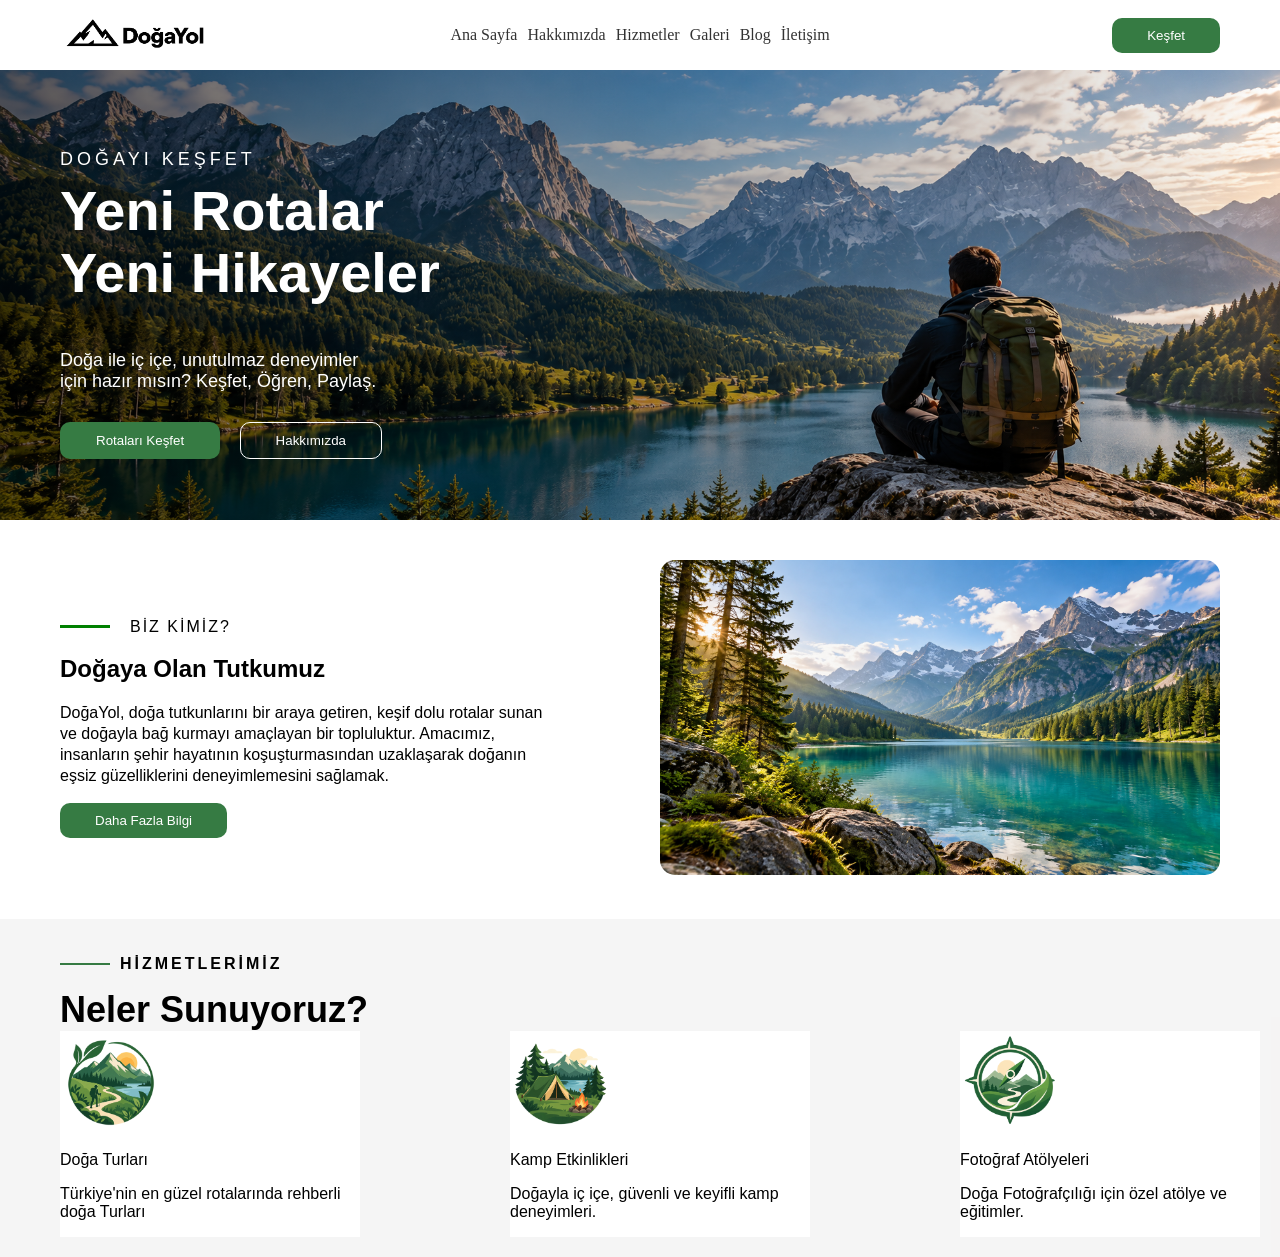
==== İndex.html @ 03267e29 "building services section" ====
<!DOCTYPE html>
<html lang="tr">

<head>
    <meta charset="UTF-8">
    <meta name="viewport" content="width=device-width, initial-scale=1.0">
    <title>Doğa Yol</title>
    <link rel="stylesheet" href="./css/nav_bar_style.css">
    <link rel="stylesheet" href="./css/hero_section_style.css">
    <link rel="stylesheet" href="./css/about_section_style.css">
    <link rel="stylesheet" href="./css/services_section_style.css">
    <link rel="stylesheet" href="./css/media.css">
</head>

<body style="margin: 0px;">
    <nav class="navbar">
        <span class="logo">
            <img src="./pictures/DogaYol_Logo.png" alt="Doğa Yol">
        </span>

        <div class="menu">
            <a href="#">Ana Sayfa</a>
            <a href="#">Hakkımızda</a>
            <a href="#">Hizmetler</a>
            <a href="#">Galeri</a>
            <a href="#">Blog</a>
            <a href="#">İletişim</a>
        </div>

        <div class="nav_right">
            <button class="kesfet-btn">Keşfet</button>
            <button class="hamburger" aria-label="Menüyü Aç">
                <span></span>
                <span></span>
                <span></span>
            </button>
        </div>
    </nav>

    <section class="hero">
        <div class="phrase">

            <p class="phrase-top">DOĞAYI KEŞFET</p>
            <h1>Yeni Rotalar <br>Yeni Hikayeler</h1>

            <p class="phrase-mid">Doğa ile iç içe, unutulmaz deneyimler için hazır mısın? Keşfet, Öğren, Paylaş.</p>

            <div class="hero-buttons">
                <button class="primary-btn">Rotaları Keşfet</button>
                <button class="secondary-btn">Hakkımızda</button>
            </div>

        </div>
    </section>

    <section class="about">

        <div class="about-body">
            <p class="about-top">
                <span></span>
                BİZ KİMİZ?
            </p>

            <h2>Doğaya Olan Tutkumuz</h2>

            <p class="about-phrase">
                DoğaYol, doğa tutkunlarını bir araya getiren,
                keşif dolu rotalar sunan ve doğayla bağ kurmayı amaçlayan bir topluluktur.
                Amacımız, insanların şehir hayatının koşuşturmasından uzaklaşarak doğanın eşsiz
                güzelliklerini deneyimlemesini sağlamak.
            </p>

            <button class="about-button">Daha Fazla Bilgi</button>
        </div>

        <div class="about-image">
            <img src="./pictures/Turkuaz Göl ve Dağların Huzuru.png" alt="Huzuru Keşfet">
        </div>

    </section>

    <section class="services">

        <div class="services-başlıklar">
            <div class="services-bslk1">
                <span></span>
                <p> <b>HİZMETLERİMİZ</b> </p>
            </div>

            <h3 class="services-bslk2"> Neler Sunuyoruz? </h3>
        </div>

        <div class="services-cards">

            <div class="card1 card">
                <img src="./pictures/Doğa Turları.png" width="100px">
                <p>Doğa Turları</p>
                <p>Türkiye'nin en güzel rotalarında rehberli doğa Turları</p>
            </div>

            <div class="card2 card">
                <img src="./pictures/Kamp Turları.png" width="100px">
                <p>Kamp Etkinlikleri</p>
                <p>Doğayla iç içe, güvenli ve keyifli kamp deneyimleri.</p>
            </div>
            
            <div class="card3 card">
                <img src="./pictures/Fotoğraf Atölyeleri.png" width="100px">
                <p>Fotoğraf Atölyeleri</p>
                <p>Doğa Fotoğrafçılığı için özel atölye ve eğitimler.</p>
            </div>

        </div>


    </section>








</body>

</html>
---- css/nav_bar_style.css ----
.navbar {
    padding: 0 60px;
    height: 70px;
    display: flex;
    justify-content: space-between;
    align-items: center;
    position: relative;
}

.nav_right {
    display: flex;
    flex: 1;
    justify-content: flex-end;
}

.kesfet-btn {
    background-color: #367B43;
    padding: 10px 35px;
    border-radius: 10px;
    border: none;
    color: white;
    cursor: pointer;
}

/* buton üstüne gelince yazının yeşile dönmesini sağladık */
.kesfet-btn:hover {
    color: #367B43;
    background-color: wheat;
}

.hamburger:focus-visible {
    outline-color: #367B43;
    outline-style: solid;
    outline-width: 2px;
}

.logo {
    flex: 1;
}

.logo img {
    width: 150px;
    height: auto;
}

.menu {
    display: flex;
    gap: 10px;
    justify-content: center;
    flex: 1;
    min-width: 0;
}

.menu a {
    color: #333;
    text-decoration: none;
    font-weight: 500;
}

.hamburger {
    display: none;
    flex-direction: column;
    gap: 5px;
    border: none;
    background-color: transparent;
    padding: 12px;
    cursor: pointer;
}

.hamburger span {
    display: block;
    width: 30px;
    height: 3px;
    background-color: #367B43;
}




/*
section {

    margin-left: 40px;
    background-image: url("../pictures/Dağ Gölüne Bakan Gezgin.png");
    color: aliceblue;
    font-family: 'Montserrat', sans-serif;

    h3 {
        letter-spacing: 3px;
    }

}

#kesfet {



    border-radius: 100px;
    border-style: none;


}

.btn {


    padding: 10px 36px;
    background-color: green;
    border-radius: 10px;
    border-style: none;

}

.btn-primary {

    background-color: rgb(47, 150, 47);
    color: white;
    font-family: "Arial";



}
    */
---- css/hero_section_style.css ----
.hero {
    height: 450px;
    background-image: linear-gradient(to right, rgba(0,0,0,0.6), transparent) , url(../pictures/Dağ\ Gölüne\ Bakan\ Gezgin.png);
    background-size: cover;
    background-position: center;
    padding: 0px 60px;
    display: flex;
    align-items: center;
}

.hero .phrase {
    color: white;
    font-family: Arial, Helvetica, sans-serif;

}

.phrase-top {
    letter-spacing: 4px;
    font-size: 18px;
    margin-bottom: 10px;
}

.phrase h1 {
    font-size: 56px;
    line-height: 1.1;
    /* Satır aralarındaki boşluğu ayarliyoruz */
    margin-top: 0px;
}

.phrase-mid {
    font-size: 18px;
    max-width: 320px;
    margin-bottom: 30px;
}

.primary-btn {
    background-color: #367B43;
    color: white;
    padding: 10px 35px;
    border-radius: 10px;
    border: 1px solid transparent;
    cursor: pointer;
    margin-right: 7.5px;
}

.primary-btn:hover {
    color: #367B43;
    background-color: wheat;
}

.secondary-btn {
    background-color: transparent;
    color: white;
    padding: 10px 35px;
    border-radius: 10px;
    cursor: pointer;
    border: 1px solid white;
    margin-left: 7.5px;
    

    
}

.secondary-btn:hover {
    color: #367B43;
    background-color: wheat;
}
---- css/about_section_style.css ----
.about {
    display: flex;
    padding: 40px 60px;
    font-family: Arial, sans-serif;
    align-items: center;
    gap: 40px;

}

.about-body {
    flex: 1;
}

.about-image {
    flex: 1;
}

.about-image img {
    width: 100%;
    height: auto;
    border-radius: 15px;

}


.about-top {
    display: flex;
    align-items: center;
    gap: 20px;
    letter-spacing: 2px;
} 

.about-top span {
    display: block;
    height: 3px;
    width: 50px;
    background-color: green;
}

.about-button {
    background-color: #367B43;
    padding: 10px 35px;
    border-radius: 10px;
    border: none;
    color: white;
    cursor: pointer;
}

.about-button:hover {
    color: #367B43;
    background-color: wheat;
}

.about-phrase {
    line-height: 1.3;
    max-width: 500px;
}
---- css/services_section_style.css ----
.services {
    display: flex;
    flex-direction: column;


    padding: 20px 60px;
    background-color: rgba(184, 182, 182, 0.144);
    font-family: Arial, Helvetica, sans-serif;
}

.services-cards {
    display: flex;
    width: 1200px;
    justify-content: space-between;
}

.card {
    background-color: white;
    max-width: 300px;
}

.services-bslk1 {
    display: flex;
    align-items: center;
    gap: 10px;
    letter-spacing: 3px;
}

.services-bslk1 span {
    display: block;
    height: 2px;
    width: 50px;
    background-color: #367B43;
}

.services-bslk2 {
    font-size: 36px;
    margin: 0px;
}
---- css/media.css ----
@media (max-width:900px) {

    .menu {
        display: none;
        position: absolute;
        top: 100%;
        left: 0;
        width: 100%;
        flex-direction: column;
        background-color: white;
        gap: 20px;
        padding: 20px 20px;
        box-sizing: border-box;
        /* kutunun kenarları ile birlikte (PADDİNG) değerleriyle beraber hesaplanmasını sağlar ve ekran dışına taşmasını engeller. */
    }

    .hamburger {
        display: flex;
    }

    .kesfet-btn {
        display: none;
    }

    .navbar {
        padding: 0 20px;
    }

    .hero {
        padding: 60px 20px;
        height: auto;
    }

    .phrase h1 {
        font-size: 36px;

    }
    .phrase-mid{
        font-size: 16px;
    }
    .hero-buttons{
        display:flex;
        flex-direction: column;
        align-items: flex-start;
        gap: 15px;
    }
    .hero-buttons button{
        margin: 0;
    }

    .about{
        flex-direction: column;
        padding: 40px 20px;
    }
    .about-body h2{
        font-size: 32px;
    }
    .about-top{
        font-size: 13px;
    }
}
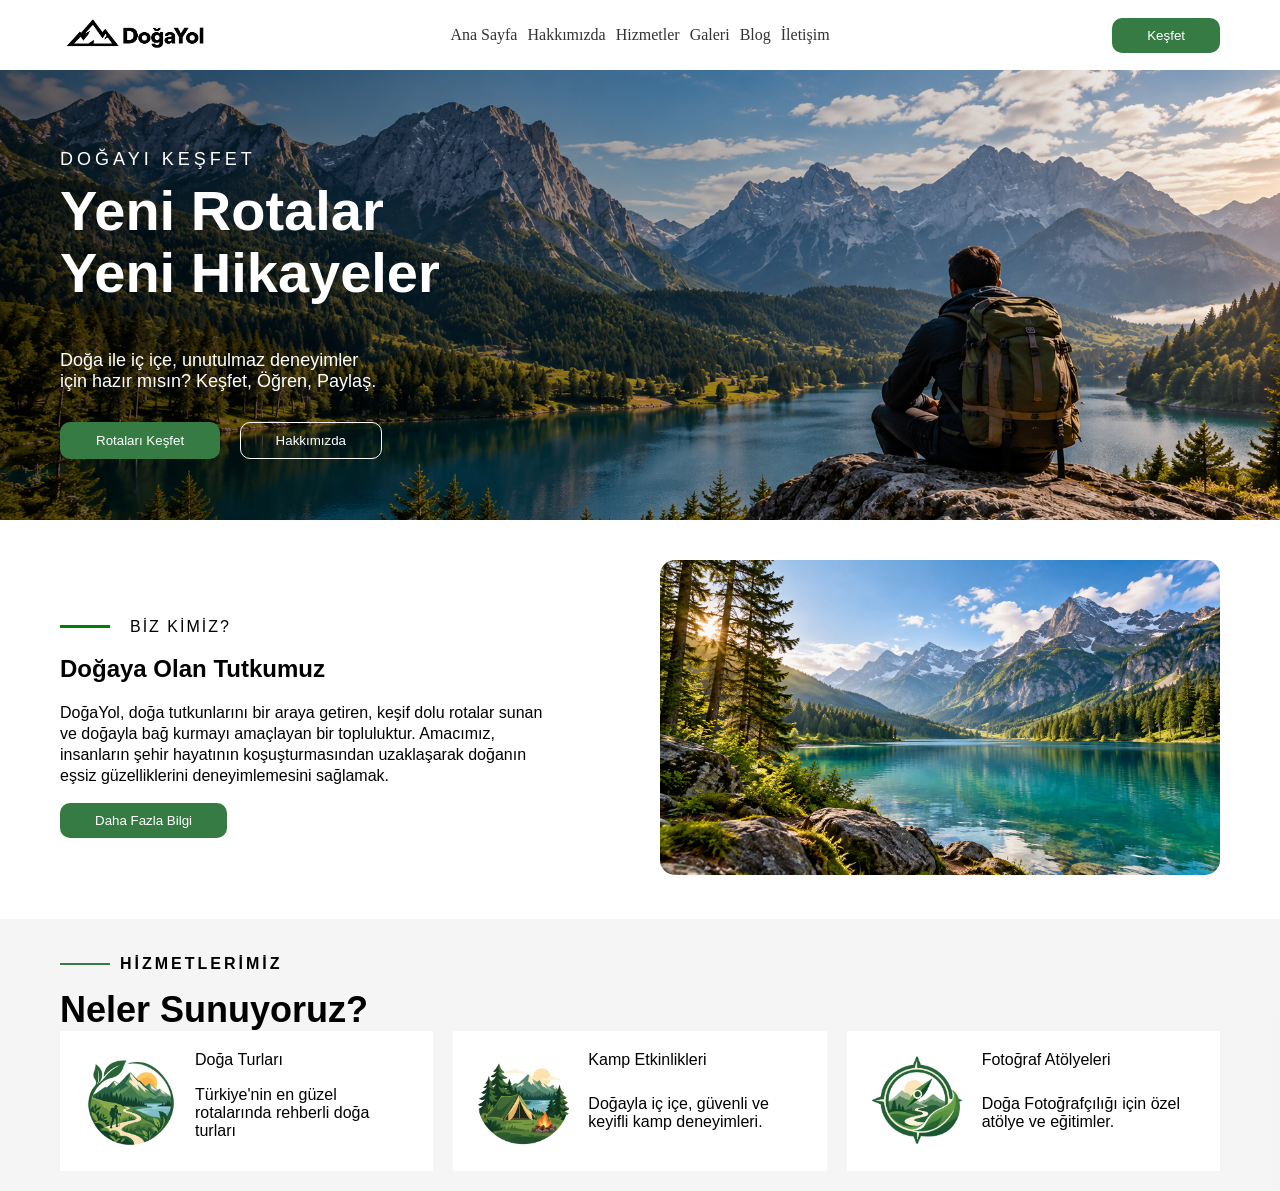
==== commit 8333e32d: "grid changes" ====
--- a/İndex.html
+++ b/İndex.html
@@ -93,19 +93,19 @@
         <div class="services-cards">
 
             <div class="card1 card">
-                <img src="./pictures/Doğa Turları.png" width="100px">
+                <img src="./pictures/Doğa Turları.png" alt="Doğa Turları" >
                 <p>Doğa Turları</p>
-                <p>Türkiye'nin en güzel rotalarında rehberli doğa Turları</p>
+                <p>Türkiye'nin en güzel rotalarında rehberli doğa turları</p>
             </div>
 
             <div class="card2 card">
-                <img src="./pictures/Kamp Turları.png" width="100px">
+                <img src="./pictures/Kamp Turları.png" alt="Kamp Turları">
                 <p>Kamp Etkinlikleri</p>
                 <p>Doğayla iç içe, güvenli ve keyifli kamp deneyimleri.</p>
             </div>
-            
+
             <div class="card3 card">
-                <img src="./pictures/Fotoğraf Atölyeleri.png" width="100px">
+                <img src="./pictures/Fotoğraf Atölyeleri.png" alt="Fotoğraf Atölyeleri">
                 <p>Fotoğraf Atölyeleri</p>
                 <p>Doğa Fotoğrafçılığı için özel atölye ve eğitimler.</p>
             </div>
--- a/css/services_section_style.css
+++ b/css/services_section_style.css
@@ -10,13 +10,19 @@
 
 .services-cards {
     display: flex;
-    width: 1200px;
-    justify-content: space-between;
+    width: 100%;
+    gap: 20px;
 }
 
 .card {
+    display: grid;
+    grid-template-columns: 100px 1fr;
     background-color: white;
-    max-width: 300px;
+    column-gap: 15px;
+    row-gap: 5px;
+    flex: 1;
+    padding: 20px;
+
 }
 
 .services-bslk1 {
@@ -37,6 +43,13 @@
     font-size: 36px;
     margin: 0px;
 }
+.card img{
+    width: 100px;
+    grid-row: span 2;
+}
+.card p{
+    margin: 0;
+}
 
 
 
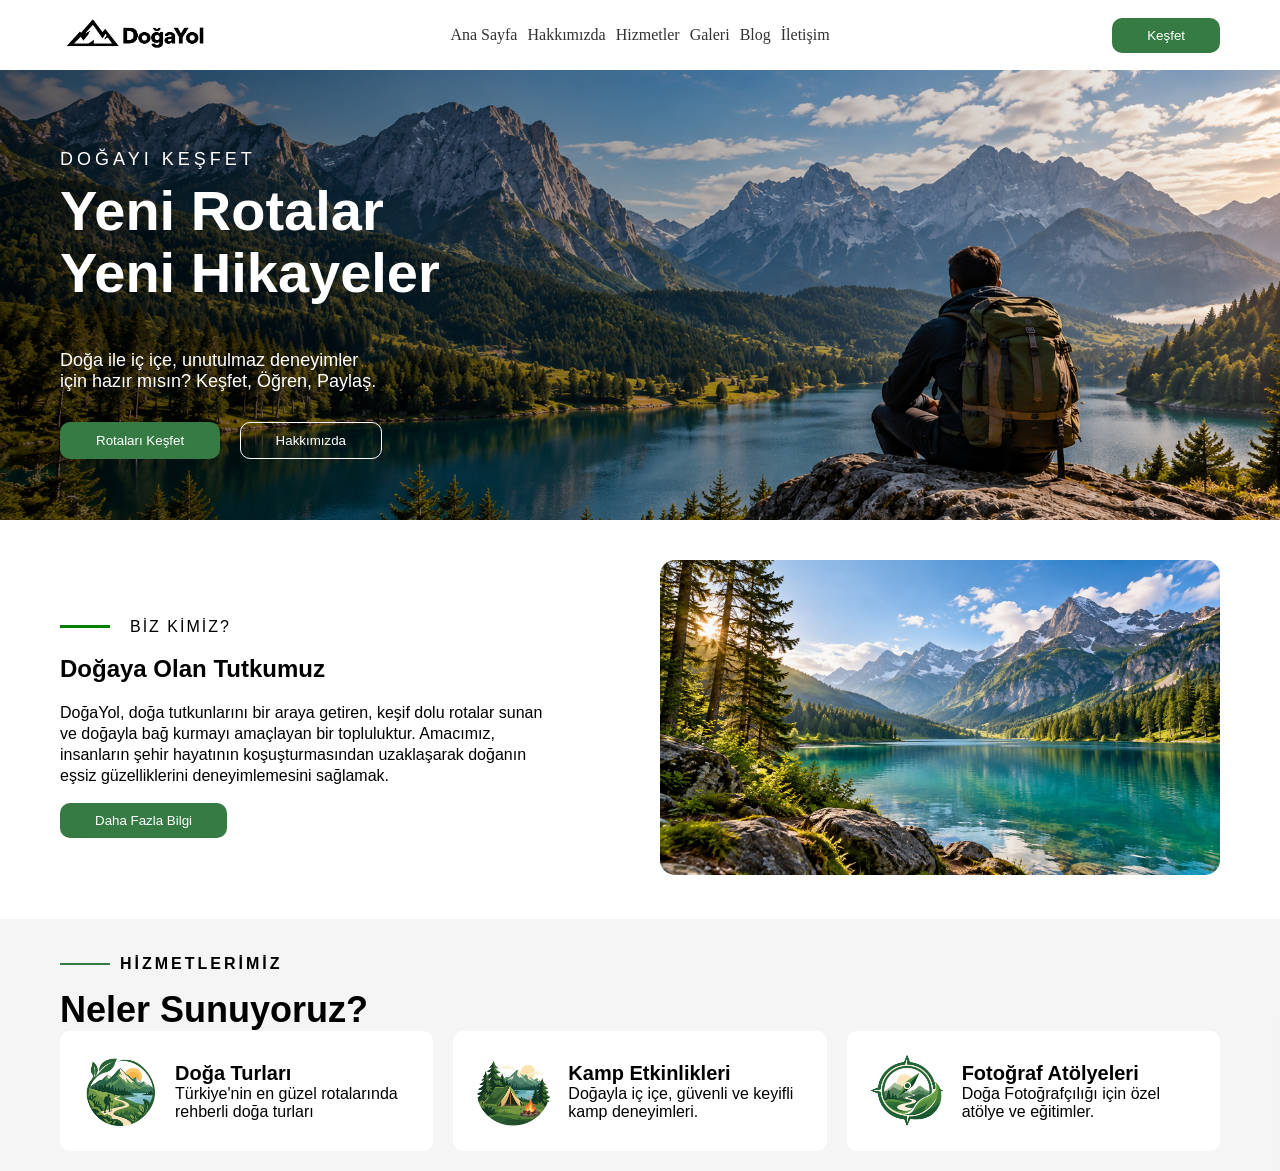
==== commit 771cee77: "test" ====
--- a/İndex.html
+++ b/İndex.html
@@ -93,21 +93,27 @@
         <div class="services-cards">
 
             <div class="card1 card">
-                <img src="./pictures/Doğa Turları.png" alt="Doğa Turları" >
-                <p>Doğa Turları</p>
+                <img src="./pictures/Doğa Turları.png" alt="Doğa Turları">
+                <div>
+                <p class="card-bslk">Doğa Turları</p>
                 <p>Türkiye'nin en güzel rotalarında rehberli doğa turları</p>
+                </div>             
             </div>
 
             <div class="card2 card">
                 <img src="./pictures/Kamp Turları.png" alt="Kamp Turları">
-                <p>Kamp Etkinlikleri</p>
-                <p>Doğayla iç içe, güvenli ve keyifli kamp deneyimleri.</p>
+                <div>
+                    <p class="card-bslk"> Kamp Etkinlikleri</p>
+                    <p>Doğayla iç içe, güvenli ve keyifli kamp deneyimleri.</p>
+                </div>
             </div>
 
             <div class="card3 card">
                 <img src="./pictures/Fotoğraf Atölyeleri.png" alt="Fotoğraf Atölyeleri">
-                <p>Fotoğraf Atölyeleri</p>
+                <div>
+                <p class="card-bslk">Fotoğraf Atölyeleri</p>
                 <p>Doğa Fotoğrafçılığı için özel atölye ve eğitimler.</p>
+                </div>
             </div>
 
         </div>
--- a/css/services_section_style.css
+++ b/css/services_section_style.css
@@ -10,19 +10,26 @@
 
 .services-cards {
     display: flex;
-    width: 100%;
     gap: 20px;
 }
 
 .card {
     display: grid;
-    grid-template-columns: 100px 1fr;
+    grid-template-columns: 80px 1fr;
     background-color: white;
     column-gap: 15px;
     row-gap: 5px;
     flex: 1;
     padding: 20px;
-
+    align-items: center;
+    border-radius: 10px;
+   
+}
+.card-bslk{
+    font-size: 20px;
+    font-weight: 750;
+    margin-bottom: 10px;
+   
 }
 
 .services-bslk1 {
@@ -44,8 +51,8 @@
     margin: 0px;
 }
 .card img{
-    width: 100px;
-    grid-row: span 2;
+    width: 80px;
+    height: auto;
 }
 .card p{
     margin: 0;
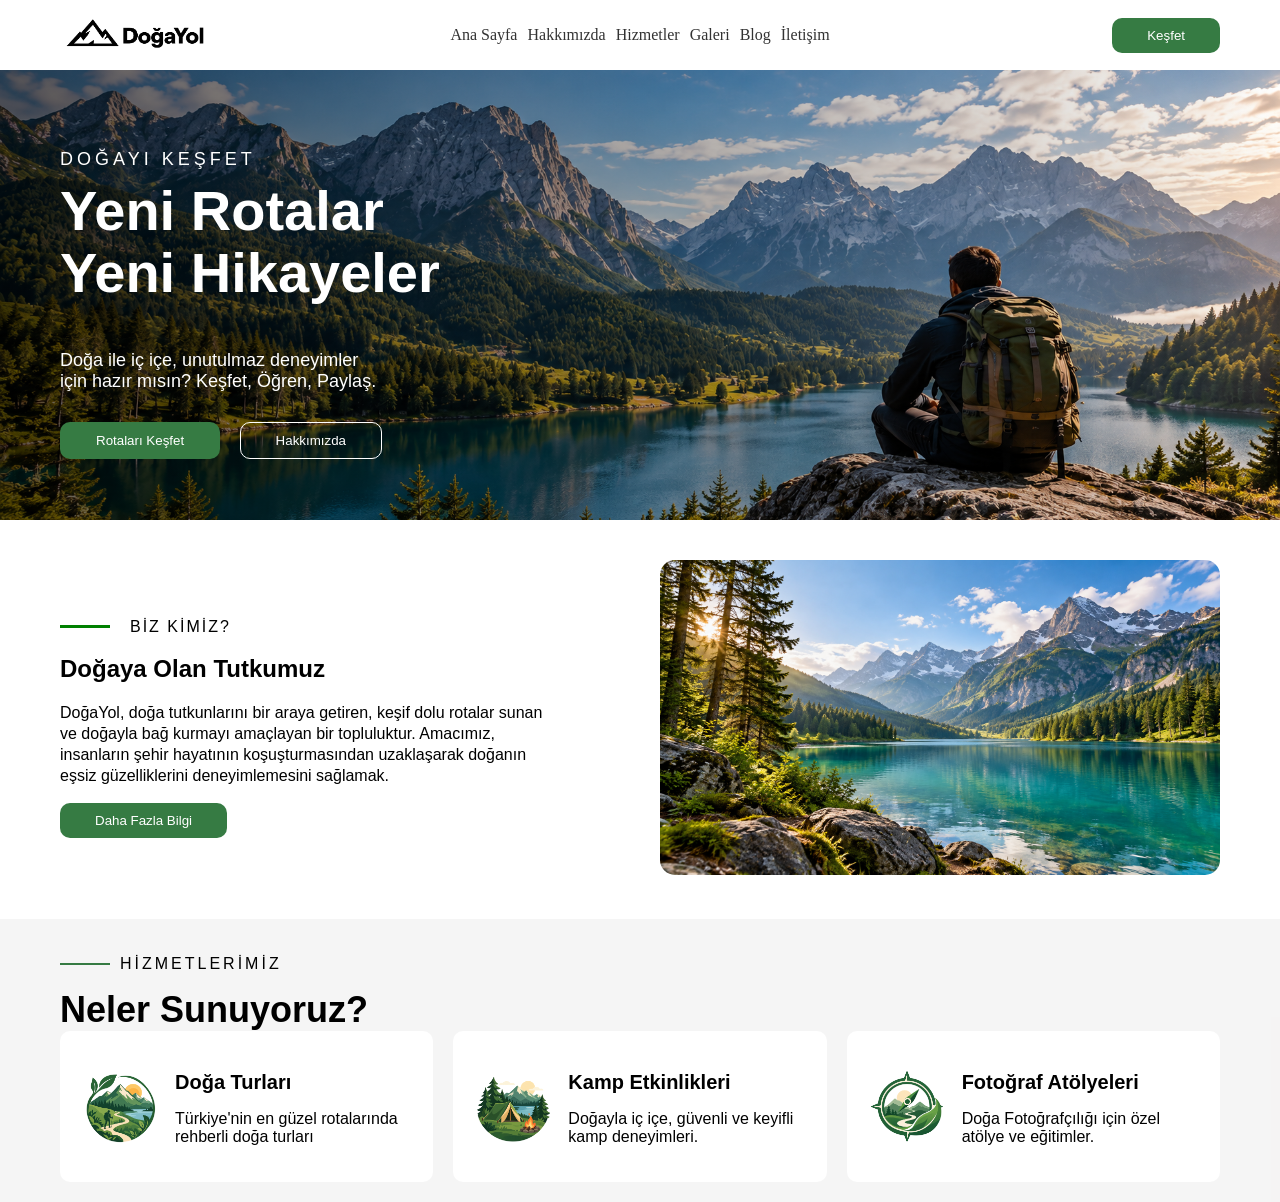
==== commit 068669f2: "responsive design" ====
--- a/İndex.html
+++ b/İndex.html
@@ -84,7 +84,7 @@
         <div class="services-başlıklar">
             <div class="services-bslk1">
                 <span></span>
-                <p> <b>HİZMETLERİMİZ</b> </p>
+                <p> HİZMETLERİMİZ </p>
             </div>
 
             <h3 class="services-bslk2"> Neler Sunuyoruz? </h3>
--- a/css/services_section_style.css
+++ b/css/services_section_style.css
@@ -54,9 +54,7 @@
     width: 80px;
     height: auto;
 }
-.card p{
-    margin: 0;
-}
+
 
 
 
--- a/css/media.css
+++ b/css/media.css
@@ -13,24 +13,19 @@
         box-sizing: border-box;
         /* kutunun kenarları ile birlikte (PADDİNG) değerleriyle beraber hesaplanmasını sağlar ve ekran dışına taşmasını engeller. */
     }
-
     .hamburger {
         display: flex;
     }
-
     .kesfet-btn {
         display: none;
     }
-
     .navbar {
         padding: 0 20px;
     }
-
     .hero {
         padding: 60px 20px;
         height: auto;
     }
-
     .phrase h1 {
         font-size: 36px;
 
@@ -47,7 +42,6 @@
     .hero-buttons button{
         margin: 0;
     }
-
     .about{
         flex-direction: column;
         padding: 40px 20px;
@@ -58,4 +52,17 @@
     .about-top{
         font-size: 13px;
     }
+}
+@media(max-width:800px){
+    .services-cards{
+        flex-direction: column;
+        padding-top: 20px;       
+    }
+    .services-bslk1 {
+        font-size: 15px;
+        
+    }
+    .services-bslk1{
+        font-size: 13px;
+    }
 }
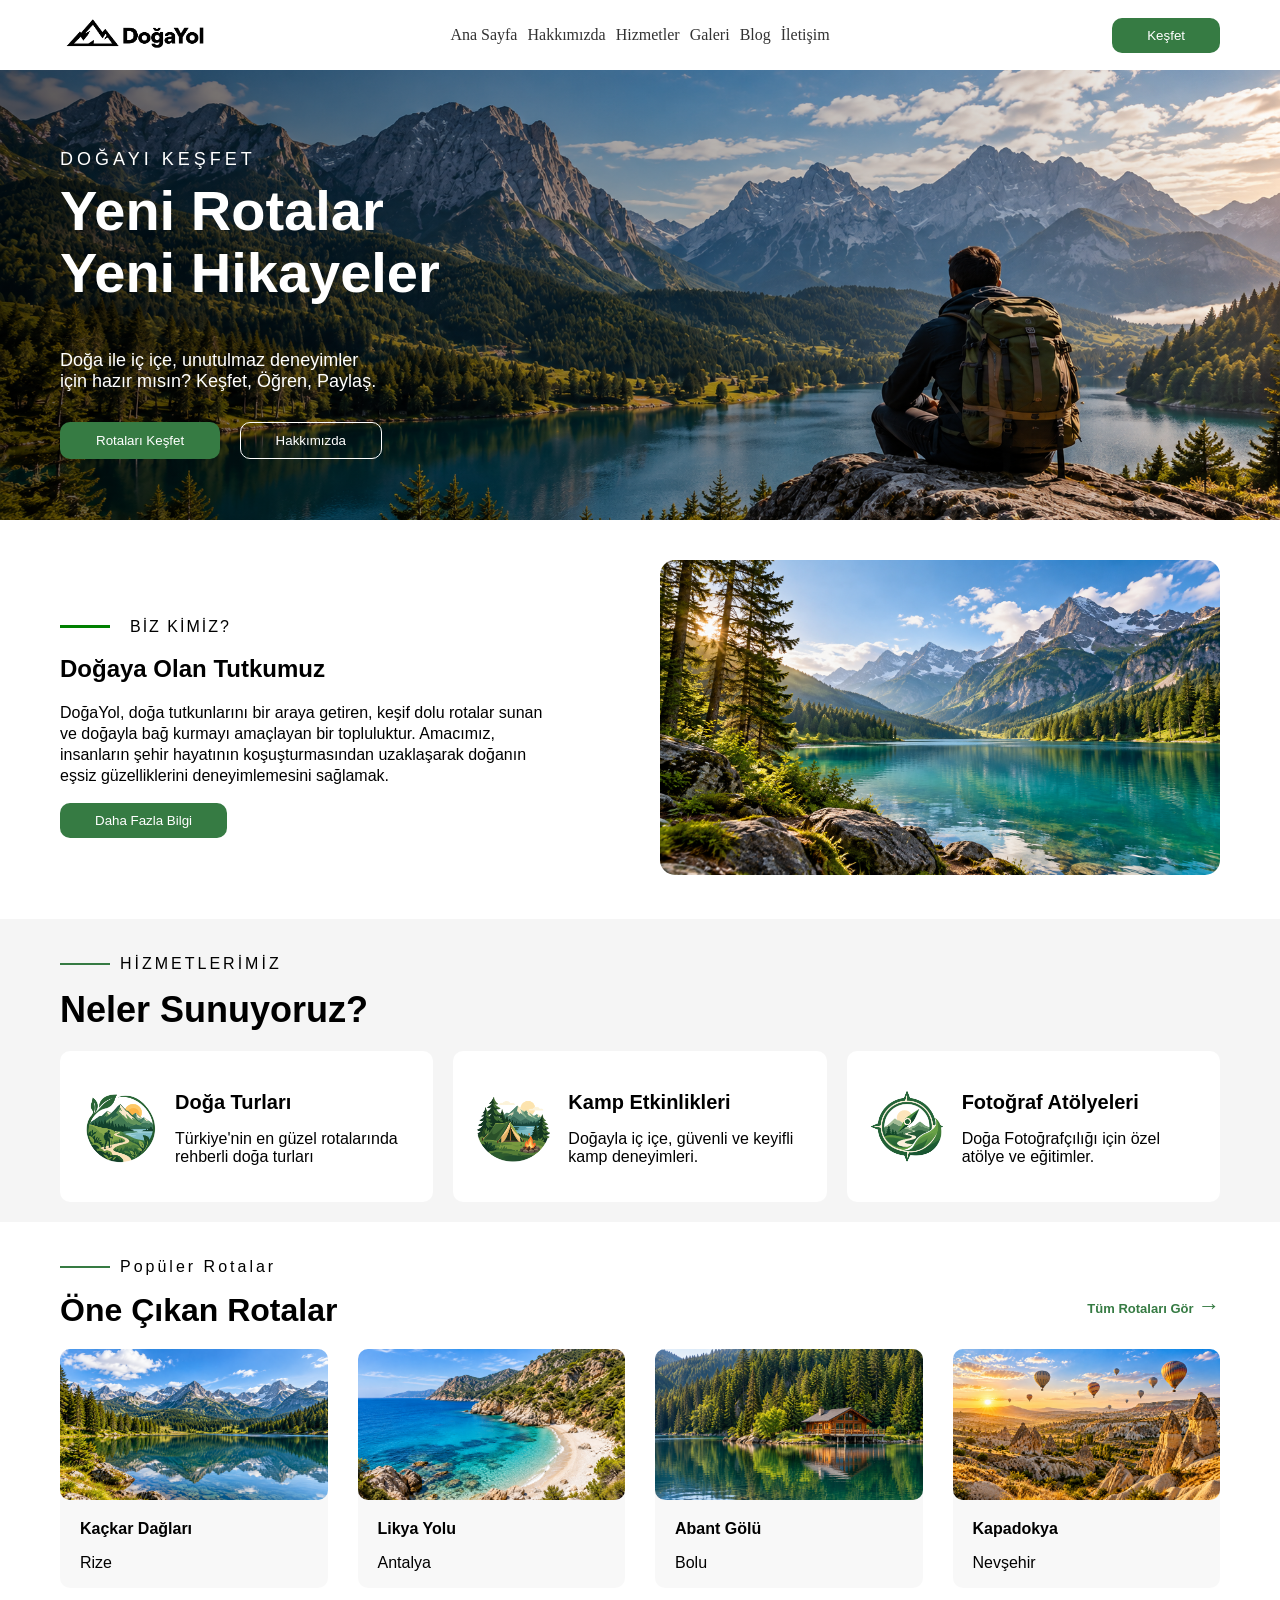
==== commit c48667af: "route section design" ====
--- a/İndex.html
+++ b/İndex.html
@@ -9,6 +9,7 @@
     <link rel="stylesheet" href="./css/hero_section_style.css">
     <link rel="stylesheet" href="./css/about_section_style.css">
     <link rel="stylesheet" href="./css/services_section_style.css">
+    <link rel="stylesheet" href="./css/route_section_style.css">
     <link rel="stylesheet" href="./css/media.css">
 </head>
 
@@ -95,9 +96,9 @@
             <div class="card1 card">
                 <img src="./pictures/Doğa Turları.png" alt="Doğa Turları">
                 <div>
-                <p class="card-bslk">Doğa Turları</p>
-                <p>Türkiye'nin en güzel rotalarında rehberli doğa turları</p>
-                </div>             
+                    <p class="card-bslk">Doğa Turları</p>
+                    <p>Türkiye'nin en güzel rotalarında rehberli doğa turları</p>
+                </div>
             </div>
 
             <div class="card2 card">
@@ -111,14 +112,73 @@
             <div class="card3 card">
                 <img src="./pictures/Fotoğraf Atölyeleri.png" alt="Fotoğraf Atölyeleri">
                 <div>
-                <p class="card-bslk">Fotoğraf Atölyeleri</p>
-                <p>Doğa Fotoğrafçılığı için özel atölye ve eğitimler.</p>
+                    <p class="card-bslk">Fotoğraf Atölyeleri</p>
+                    <p>Doğa Fotoğrafçılığı için özel atölye ve eğitimler.</p>
+                </div>
+            </div>
+        </div>
+
+    </section>
+
+    <section class="route">
+
+        <div class="route-top">
+
+            <div class="top-left">
+
+                <div class="top-left-up">
+                    <span></span>
+                    <p>Popüler Rotalar</p>
+                </div>
+                <h4 class="top-left-bot">Öne Çıkan Rotalar</h4>
+
+            </div>
+
+            <div class="top-right">
+                <a href="#">Tüm Rotaları Gör</a>
+            </div>
+
+        </div>
+
+        <div class="route-bot">
+
+            <div class="route-bot-1 route-card">
+                <img src="./pictures/Kaçkar Dağları.png" alt=" Kaçkar Dağları">
+                <p class="yer">Kaçkar Dağları</p>
+
+                <div class="şehir">
+                    <p>Rize</p>
+                </div>
+            </div>
+
+            <div class="route-bot-2 route-card">
+                <img src="./pictures/Likya Yolu.png" alt="Likya Yolu">
+                <p class="yer">Likya Yolu</p>
+
+                <div class="şehir">
+                    <p>Antalya</p>
+                </div>
+            </div>
+
+            <div class="route-bot-3 route-card">
+                <img src="./pictures/Abant Gölü.png" alt="Abant Gölü">
+                <p class="yer">Abant Gölü</p>
+
+                <div class="şehir">
+                    <p>Bolu</p>
+                </div>
+            </div>
+
+            <div class="route-bot-4 route-card">
+                <img src="./pictures/Kapadokya.png" alt="Kapadokya">
+                <p class="yer">Kapadokya</p>
+
+                <div class="şehir">
+                    <p>Nevşehir</p>
                 </div>
             </div>
 
         </div>
-
-
     </section>
 
 
--- a/css/services_section_style.css
+++ b/css/services_section_style.css
@@ -48,7 +48,8 @@
 
 .services-bslk2 {
     font-size: 36px;
-    margin: 0px;
+    margin: 0 0 20px 0px;
+    
 }
 .card img{
     width: 80px;
--- a/css/route_section_style.css
+++ b/css/route_section_style.css
@@ -0,0 +1,97 @@
+.route {
+    display: flex;
+    flex-direction: column;
+    padding: 20px 60px;
+    font-family: Arial, Helvetica, sans-serif;
+}
+
+.route-top {
+    display: flex;
+    justify-content: space-between;
+}
+
+.route-bot {
+    display: flex;
+    gap: 30px;
+}
+
+.top-right {
+    align-self: flex-end;
+    margin-bottom: 30px;
+}
+
+.top-right a {
+    text-decoration: none;
+    color: #367B43;
+    font-size: 13px;
+    font-weight: 700;
+    cursor: pointer;
+}
+
+.top-right a:hover {
+    border-style: solid;
+    border-color: green;
+    border-width: 2px;
+    padding: 10px 10px;
+    border-radius: 6px;
+}
+
+
+.top-right::after {
+    content: "\2192";
+    font-size: 22px;
+    color: #367B43;
+}
+
+.top-left-up span {
+    display: block;
+    height: 2px;
+    width: 50px;
+    background-color: #367B43;
+}
+
+.top-left-bot {
+    font-size: 32px;
+    margin: 0 0 20px 0;
+}
+
+.top-left-up {
+    display: flex;
+    align-items: center;
+    gap: 10px;
+    letter-spacing: 3px;
+    font-weight: 500;
+}
+
+.route-bot img {
+    border-radius: 10px;
+    width: 100%;
+    height: auto;
+
+}
+
+.route-card {
+    background-color: rgba(128, 128, 128, 0.055);
+    border-radius: 10px;
+
+    .yer {
+        font-weight: 700;
+        padding-left: 20px;
+
+
+    }
+
+    .şehir {
+
+
+        p {
+            padding-left: 20px;
+
+        }
+
+
+    }
+
+
+
+}
--- a/css/media.css
+++ b/css/media.css
@@ -58,11 +58,13 @@
         flex-direction: column;
         padding-top: 20px;       
     }
-    .services-bslk1 {
-        font-size: 15px;
-        
-    }
     .services-bslk1{
         font-size: 13px;
     }
+    .services{
+        padding: 20px 20px;
+    }
+    .card{
+        padding: 15px 20px;
+    }
 }
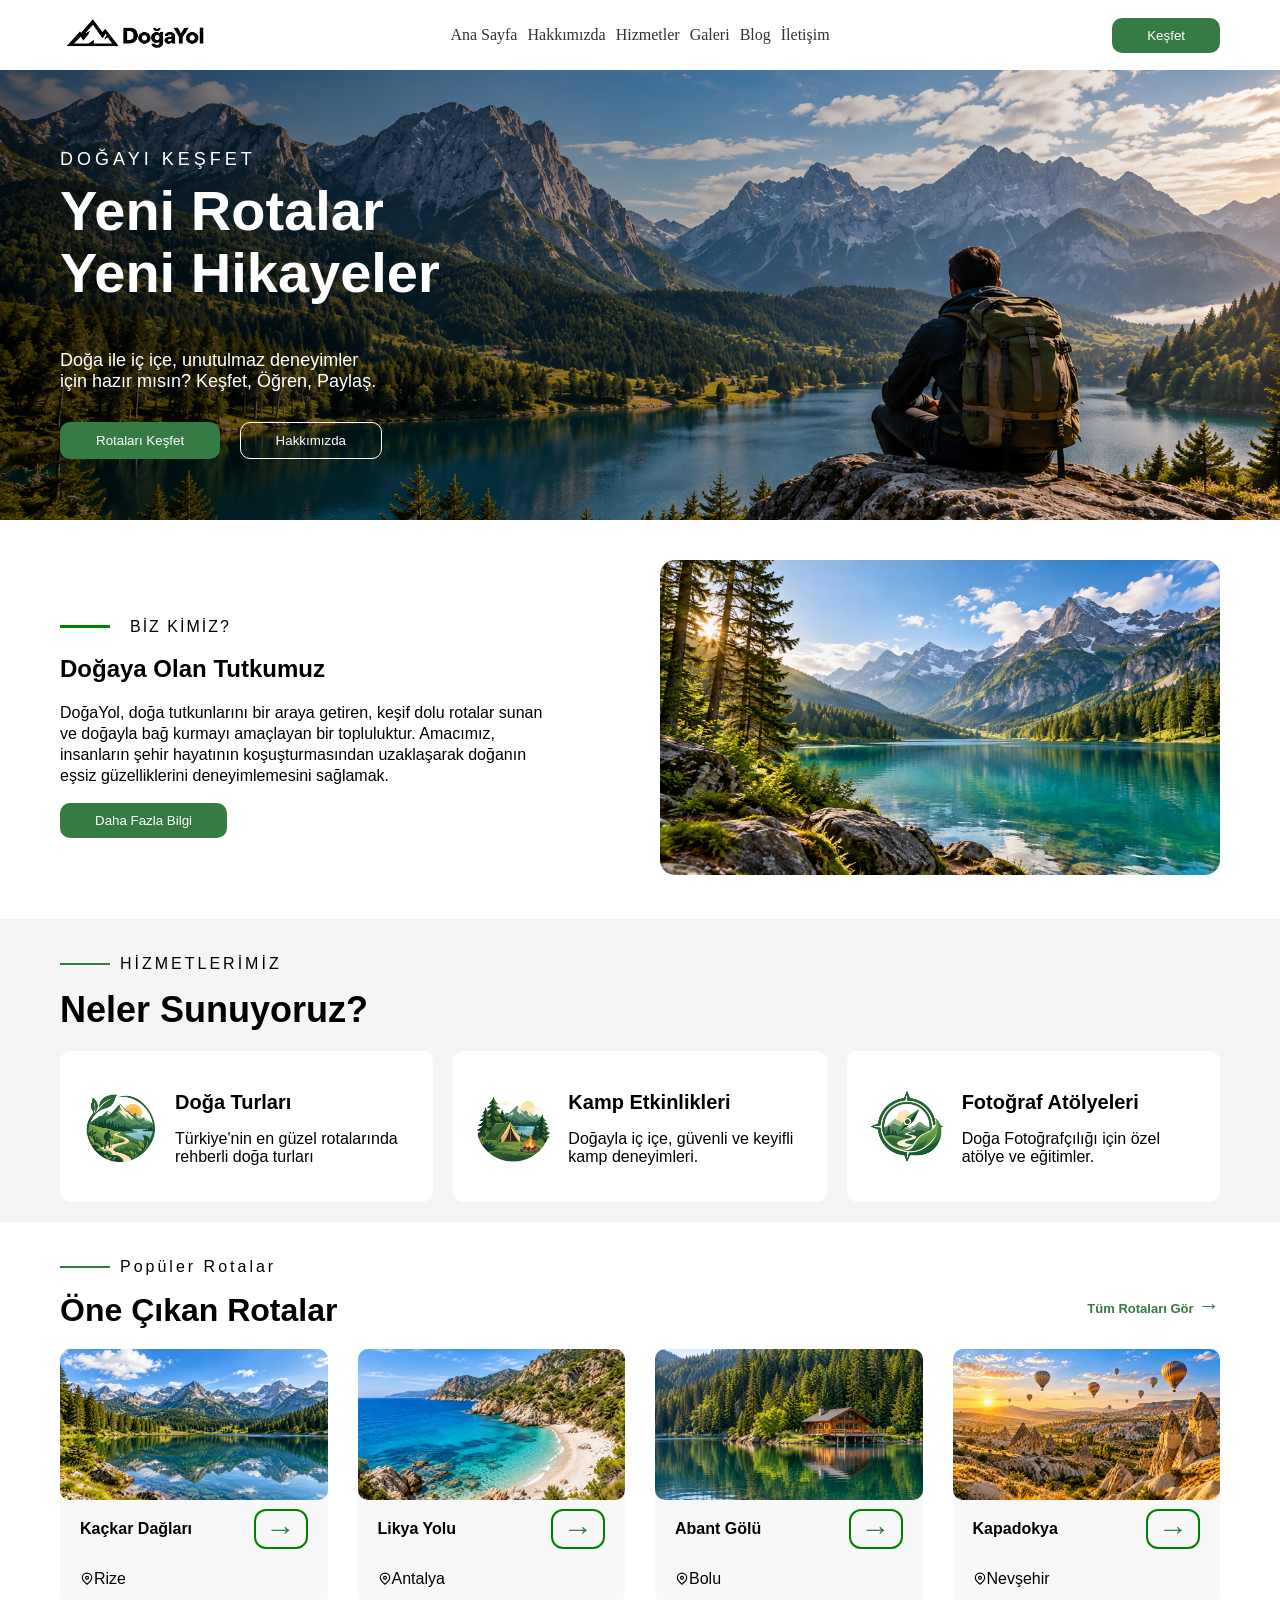
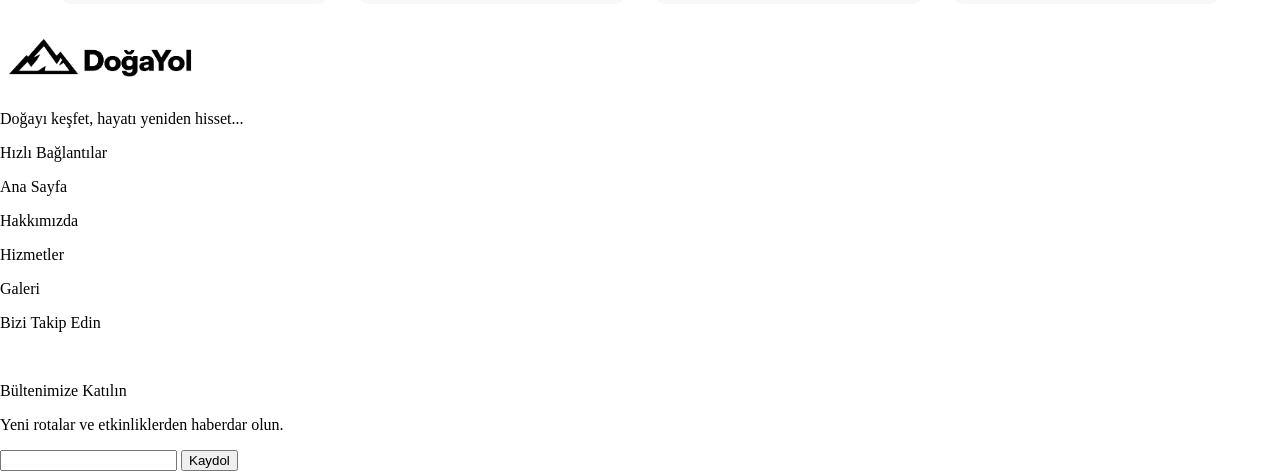
==== commit 6e36395a: "previously footer" ====
--- a/İndex.html
+++ b/İndex.html
@@ -10,6 +10,7 @@
     <link rel="stylesheet" href="./css/about_section_style.css">
     <link rel="stylesheet" href="./css/services_section_style.css">
     <link rel="stylesheet" href="./css/route_section_style.css">
+    <link rel="stylesheet" href="./css/footer_style.css">
     <link rel="stylesheet" href="./css/media.css">
 </head>
 
@@ -144,7 +145,10 @@
 
             <div class="route-bot-1 route-card">
                 <img src="./pictures/Kaçkar Dağları.png" alt=" Kaçkar Dağları">
-                <p class="yer">Kaçkar Dağları</p>
+                <div class="route-card-heading">
+                    <p class="yer">Kaçkar Dağları</p>
+                    <a class="route-arrow" href="#" aria-label="Kaçkar Dağları rotasını görüntüle">→</a>
+                </div>
 
                 <div class="şehir">
                     <p>Rize</p>
@@ -153,7 +157,10 @@
 
             <div class="route-bot-2 route-card">
                 <img src="./pictures/Likya Yolu.png" alt="Likya Yolu">
-                <p class="yer">Likya Yolu</p>
+                <div class="route-card-heading">
+                    <p class="yer">Likya Yolu</p>
+                    <a class="route-arrow" href="#" aria-label="Kaçkar Dağları rotasını görüntüle">→</a>
+                </div>
 
                 <div class="şehir">
                     <p>Antalya</p>
@@ -162,7 +169,10 @@
 
             <div class="route-bot-3 route-card">
                 <img src="./pictures/Abant Gölü.png" alt="Abant Gölü">
-                <p class="yer">Abant Gölü</p>
+                <div class="route-card-heading">
+                    <p class="yer">Abant Gölü</p>
+                    <a class="route-arrow" href="#" aria-label="Kaçkar Dağları rotasını görüntüle">→</a>
+                </div>
 
                 <div class="şehir">
                     <p>Bolu</p>
@@ -171,7 +181,10 @@
 
             <div class="route-bot-4 route-card">
                 <img src="./pictures/Kapadokya.png" alt="Kapadokya">
-                <p class="yer">Kapadokya</p>
+                <div class="route-card-heading">
+                    <p class="yer">Kapadokya</p>
+                    <a class="route-arrow" href="#" aria-label="Kaçkar Dağları rotasını görüntüle">→</a>
+                </div>
 
                 <div class="şehir">
                     <p>Nevşehir</p>
@@ -181,6 +194,54 @@
         </div>
     </section>
 
+    <footer class="footer">
+       
+        <div class="row-1">
+            
+            <div class="footer-1">
+                <img src="./pictures/DogaYol_Logo.png" alt="Doğa Yol">
+                <p>Doğayı keşfet, hayatı yeniden hisset...</p>
+            </div>
+
+            <div class="footer-2">
+                <p>Hızlı Bağlantılar</p>
+                <p>Ana Sayfa</p>
+                <p>Hakkımızda</p>
+                <p>Hizmetler</p>
+                <p>Galeri</p>
+            </div>
+
+            <div class="footer-3">
+                <p>Bizi Takip Edin</p>
+                <img src="" alt="">
+                <img src="" alt="">
+                <img src="" alt="">
+                <img src="" alt="">
+            </div>
+
+            <div class="footer-4">
+                <p>Bültenimize Katılın</p>
+                <p>Yeni rotalar ve etkinliklerden haberdar olun.</p>
+
+                <div class="panel">
+                    <input type="text">
+                    <button>Kaydol</button>
+                </div>
+
+            </div>
+        </div>
+
+        <span class="row-2">
+
+        </span>
+        
+        <div class="row-3">
+
+
+        </div>
+
+    </footer>
+
 
 
 
--- a/css/route_section_style.css
+++ b/css/route_section_style.css
@@ -13,6 +13,8 @@
 .route-bot {
     display: flex;
     gap: 30px;
+    flex: 1;
+    min-width: 0;
 }
 
 .top-right {
@@ -30,7 +32,7 @@
 
 .top-right a:hover {
     border-style: solid;
-    border-color: green;
+    border-color: black;
     border-width: 2px;
     padding: 10px 10px;
     border-radius: 6px;
@@ -63,7 +65,7 @@
     font-weight: 500;
 }
 
-.route-bot img {
+.route-card img {
     border-radius: 10px;
     width: 100%;
     height: auto;
@@ -73,25 +75,61 @@
 .route-card {
     background-color: rgba(128, 128, 128, 0.055);
     border-radius: 10px;
+    flex: 1;
+    min-width: 0;
 
     .yer {
         font-weight: 700;
         padding-left: 20px;
+        display: flex;
+        align-items: center;
+    }
+}
+
+.şehir {
 
 
-    }
+    p {
+        padding-left: 20px;
 
-    .şehir {
+        &::before {
+            content: "";
+            background-image: url("../pictures/location.svg");
+            background-size: contain;
+            background-repeat: no-repeat;
+            display: inline-block;
+            width: 14px;
+            height: 14px;
+            vertical-align: -2px;
 
 
-        p {
-            padding-left: 20px;
-
         }
-
 
     }
 
 
+}
+
+.route-card-heading {
+    display: flex;
+    align-items: center;
+    justify-content: space-between;
+
+
+    .route-arrow {
+        text-decoration: none;
+        font-size: 30px;
+        color: #367B43;
+        border: 2px solid green;
+        margin-right: 20px;
+        border-radius: 12px;
+        padding: 1px 10px;
+
+        &:hover {
+            border: 3px solid black;
+            
+        }
+
+    }
 
 }
--- a/css/footer_style.css
+++ b/css/footer_style.css
@@ -0,0 +1,9 @@
+.footer-1 img{
+    width: 200px;
+}
+
+
+.footer{
+    display: flex;
+
+}
--- a/css/media.css
+++ b/css/media.css
@@ -13,58 +13,121 @@
         box-sizing: border-box;
         /* kutunun kenarları ile birlikte (PADDİNG) değerleriyle beraber hesaplanmasını sağlar ve ekran dışına taşmasını engeller. */
     }
+
     .hamburger {
         display: flex;
     }
+
     .kesfet-btn {
         display: none;
     }
+
     .navbar {
         padding: 0 20px;
     }
+
     .hero {
         padding: 60px 20px;
         height: auto;
     }
+
     .phrase h1 {
         font-size: 36px;
 
     }
-    .phrase-mid{
+
+    .phrase-mid {
         font-size: 16px;
     }
-    .hero-buttons{
-        display:flex;
+
+    .hero-buttons {
+        display: flex;
         flex-direction: column;
         align-items: flex-start;
         gap: 15px;
     }
-    .hero-buttons button{
+
+    .hero-buttons button {
         margin: 0;
     }
-    .about{
+
+    .about {
         flex-direction: column;
         padding: 40px 20px;
     }
-    .about-body h2{
+
+    .about-body h2 {
         font-size: 32px;
     }
-    .about-top{
+
+    .about-top {
         font-size: 13px;
     }
+
+    .route-bot {
+        display: grid;
+        grid-template-columns: repeat(2, minmax(0, 1fr));
+
+    }
 }
-@media(max-width:800px){
-    .services-cards{
+
+@media(max-width:800px) {
+    .services-cards {
         flex-direction: column;
-        padding-top: 20px;       
+        padding-top: 20px;
     }
-    .services-bslk1{
+
+    .services-bslk1 {
         font-size: 13px;
     }
-    .services{
+
+    .services {
         padding: 20px 20px;
     }
-    .card{
+
+    .card {
         padding: 15px 20px;
     }
+
+}
+
+@media (max-width:600px) {
+    .route-bot {
+        grid-template-columns: minmax(0, 1fr);
+    }
+    .route-top{
+        flex-direction: column;
+        .top-left-up span{
+            width: 20px;
+        }
+        .top-left-up p{
+            letter-spacing: 2px;
+            font-size: 15px;
+        }
+        .top-left-bot{
+            font-size: 24px;
+        }
+        .top-right {
+            margin-bottom: 10px;
+            border-radius: 10px;
+            padding: 3px 5px;
+            a{
+                font-size: 15px;
+            }
+        }
+    }
+
+    .route {
+        padding: 20px 20px;
+    }
+
+    .top-left-up span {
+        height: 2px;
+        width: 25px;
+
+    }
+
+
+
+
 }
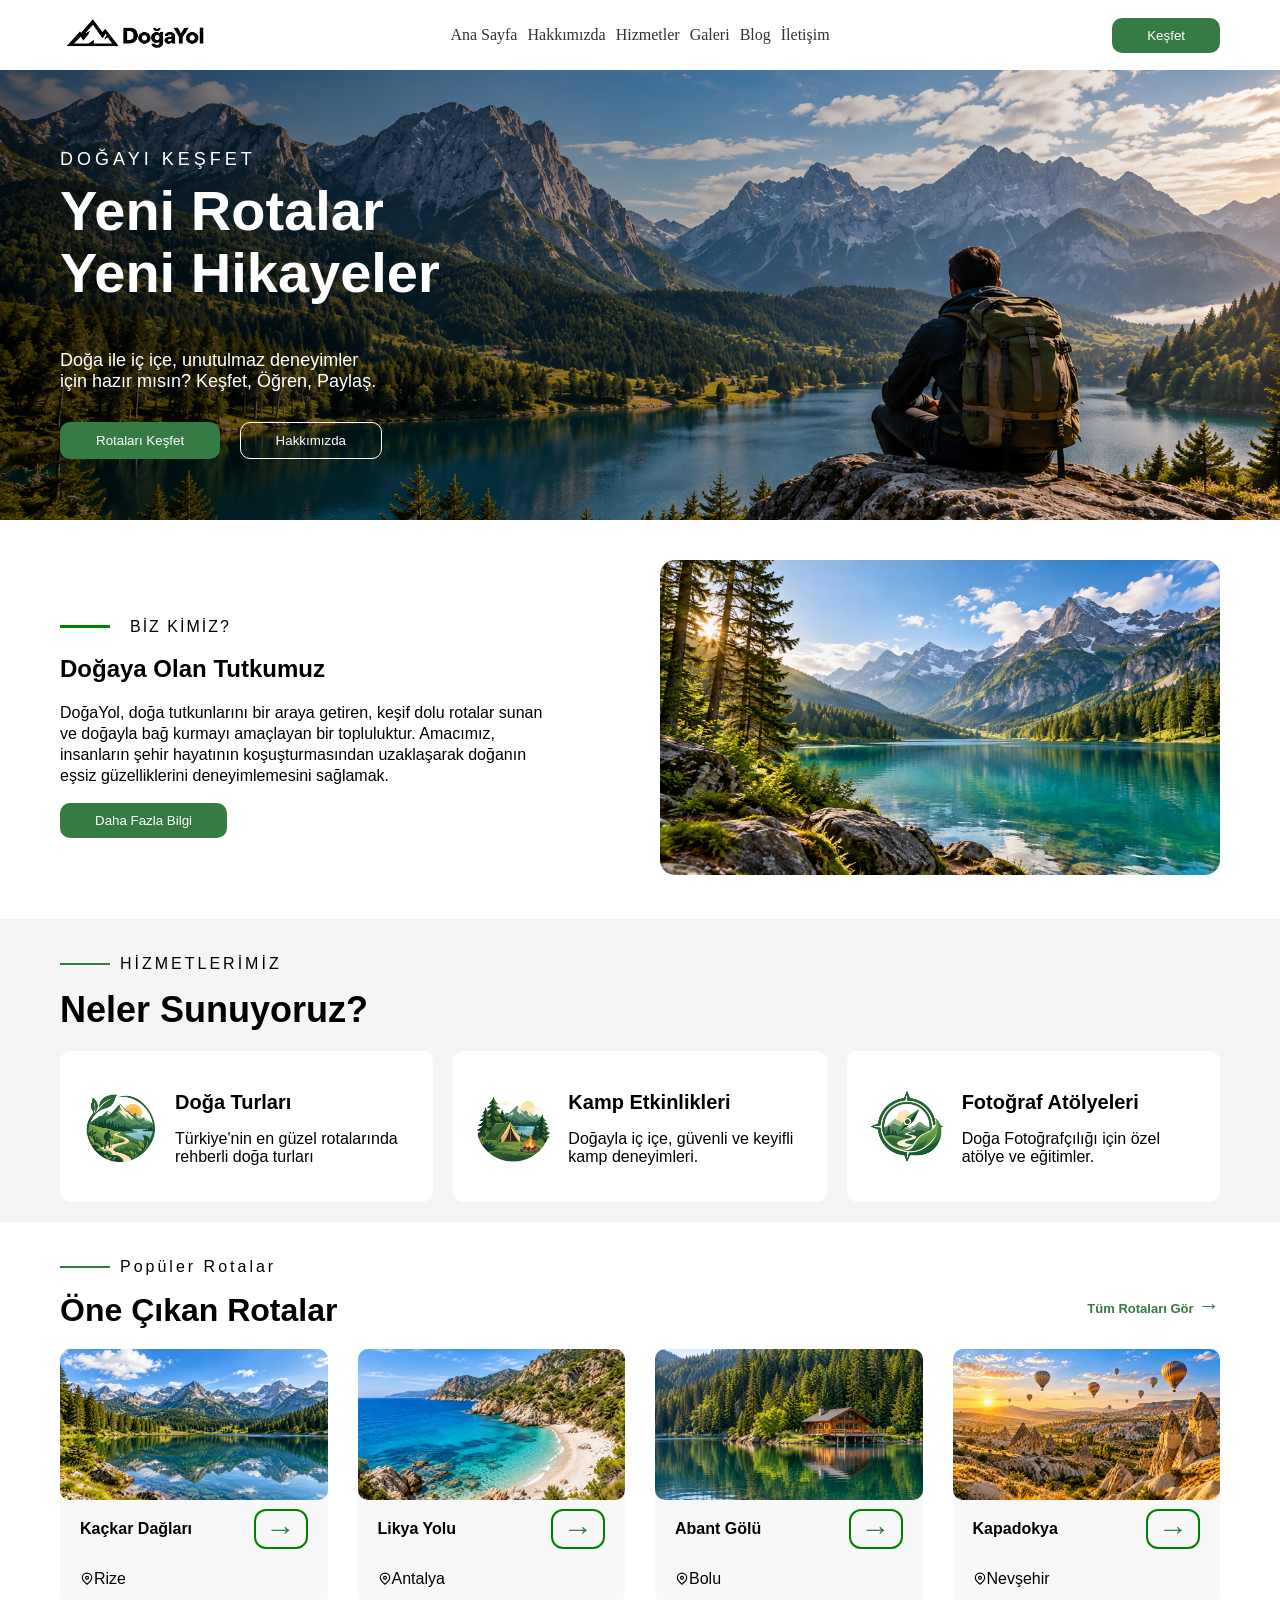
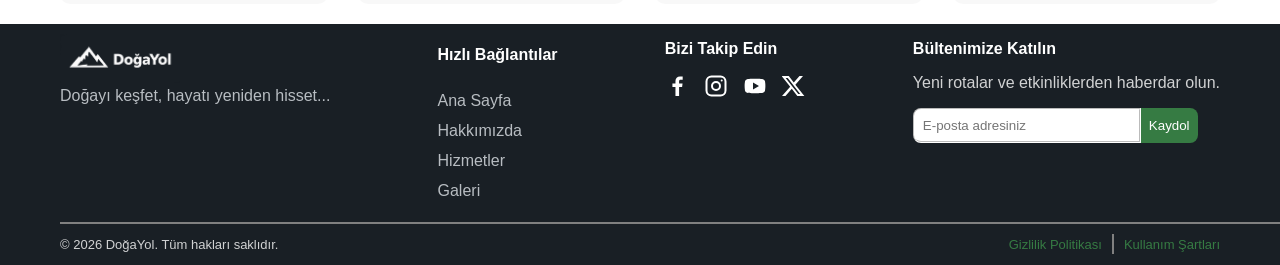
==== commit d13f8a82: "footer final resul except responsive" ====
--- a/İndex.html
+++ b/İndex.html
@@ -195,36 +195,47 @@
     </section>
 
     <footer class="footer">
-       
+
         <div class="row-1">
-            
+
             <div class="footer-1">
-                <img src="./pictures/DogaYol_Logo.png" alt="Doğa Yol">
+                <img src="./pictures/DogaYol_Logo_White.png" alt="Doğa Yol">
                 <p>Doğayı keşfet, hayatı yeniden hisset...</p>
             </div>
 
             <div class="footer-2">
-                <p>Hızlı Bağlantılar</p>
-                <p>Ana Sayfa</p>
-                <p>Hakkımızda</p>
-                <p>Hizmetler</p>
-                <p>Galeri</p>
+                <p class="head">Hızlı Bağlantılar</p>
+                <a href="#">Ana Sayfa</a>
+                <a href="#">Hakkımızda</a>
+                <a href="#">Hizmetler</a>
+                <a href="#">Galeri</a>
             </div>
 
             <div class="footer-3">
-                <p>Bizi Takip Edin</p>
-                <img src="" alt="">
-                <img src="" alt="">
-                <img src="" alt="">
-                <img src="" alt="">
+                <p class="head">Bizi Takip Edin</p>
+                <div id="icons">
+
+                    <a href="#">
+                        <img src="./pictures/facebook.svg" alt="facebook">
+                    </a>
+                    <a href="#">
+                        <img id="ig" src="./pictures/instagram.svg" alt="Instagram">
+                    </a>
+                    <a href="#">
+                        <img id="yt" src="./pictures/youtube.svg" alt="YouTube">
+                    </a>
+                    <a href="#">
+                        <img id="x" src="./pictures/x.svg" alt="X">
+                    </a>
+                </div>
             </div>
 
             <div class="footer-4">
-                <p>Bültenimize Katılın</p>
+                <p class="head">Bültenimize Katılın</p>
                 <p>Yeni rotalar ve etkinliklerden haberdar olun.</p>
 
                 <div class="panel">
-                    <input type="text">
+                    <input type="email" placeholder="E-posta adresiniz">
                     <button>Kaydol</button>
                 </div>
 
@@ -232,23 +243,22 @@
         </div>
 
         <span class="row-2">
-
+            <p></p>
         </span>
-        
+
         <div class="row-3">
-
-
+            <p> &copy; 2026 DoğaYol. Tüm hakları saklıdır.</p>
+            <div class="row-3-right">
+                <a href="#">Gizlilik Politikası</a>
+                <span></span>
+                <a href="#">Kullanım Şartları</a>
+            </div>
         </div>
 
     </footer>
 
 
 
-
-
-
-
-
 </body>
 
 </html>
--- a/css/footer_style.css
+++ b/css/footer_style.css
@@ -1,9 +1,142 @@
-.footer-1 img{
-    width: 200px;
+.footer {
+    background-color: #191F25;
+    padding: 0 60px;
+    color: rgba(255, 255, 255, 0.801);
+    font-family: Arial, Helvetica, sans-serif;
+
+    .row-1 {
+        display: flex;
+        justify-content: space-between;
+
+        .footer-1 {
+            margin-top: 10px;
+
+            img {
+                width: 120px;
+                height: auto;
+            }
+
+            p {
+                margin-top: 0%;
+                font-size: 16px;
+                color: #B8BDC2;
+            }
+
+        }
+
+        .footer-2 {
+            display: flex;
+            flex-direction: column;
+            font-size: 16px;
+            line-height: 30px;
+
+
+            .head {
+                font-weight: 550;
+            }
+
+            a {
+                text-decoration: none;
+                color: #B8BDC2;
+                width: max-content;
+                height: max-content;
+            }
+        }
+
+        .footer-3 {
+
+            #icons {
+                display: flex;
+                gap: 15px;
+                align-items: center;
+            }
+
+
+
+
+
+        }
+
+
+
+        .footer-4 {
+            .panel {
+                display: flex;
+                align-items: center;
+                gap: 0;
+
+                p {
+                    color: #B8BDC2;
+                }
+
+                input {
+                    border-radius: 8px 0 0 8px;
+                    padding: 8px 8px;
+                    border-color: rgba(255, 255, 255, 0.801);
+                    border-style: groove;
+                    width: 13rem;
+                }
+
+                button {
+                    border-radius: 0 8px 8px 0;
+                    padding: 8px 8px;
+                    background-color: #367B43;
+                    color: rgba(255, 255, 255, 0.801)A;
+                    border-style: hidden;
+                    border-color: #367B43;
+                    height: 35px;
+                    color: white;
+
+                    &:hover {
+                        cursor: pointer;
+
+                    }
+
+                }
+
+
+            }
+
+        }
+    }
 }
 
+.row-2 {
+    display: block;
+    height: 2px;
+    width: 1785px;
+    background-color: gray;
+}
 
-.footer{
+.row-3 {
     display: flex;
+    align-items: center;
+    justify-content: space-between;
+    font-size: 13px;
+
+    .row-3-right {
+        display: flex;
+        align-items: center;
+
+        span {
+            width: 2px;
+            height: 20px;
+            background-color: gray;
+            margin: 5px 10px;
+
+        }
+
+        a {
+            text-decoration: none;
+            color: #367B43;
+        }
+    }
+
+
+}
+
+.head {
+    color: white;
+    font-weight: 550;
 
 }
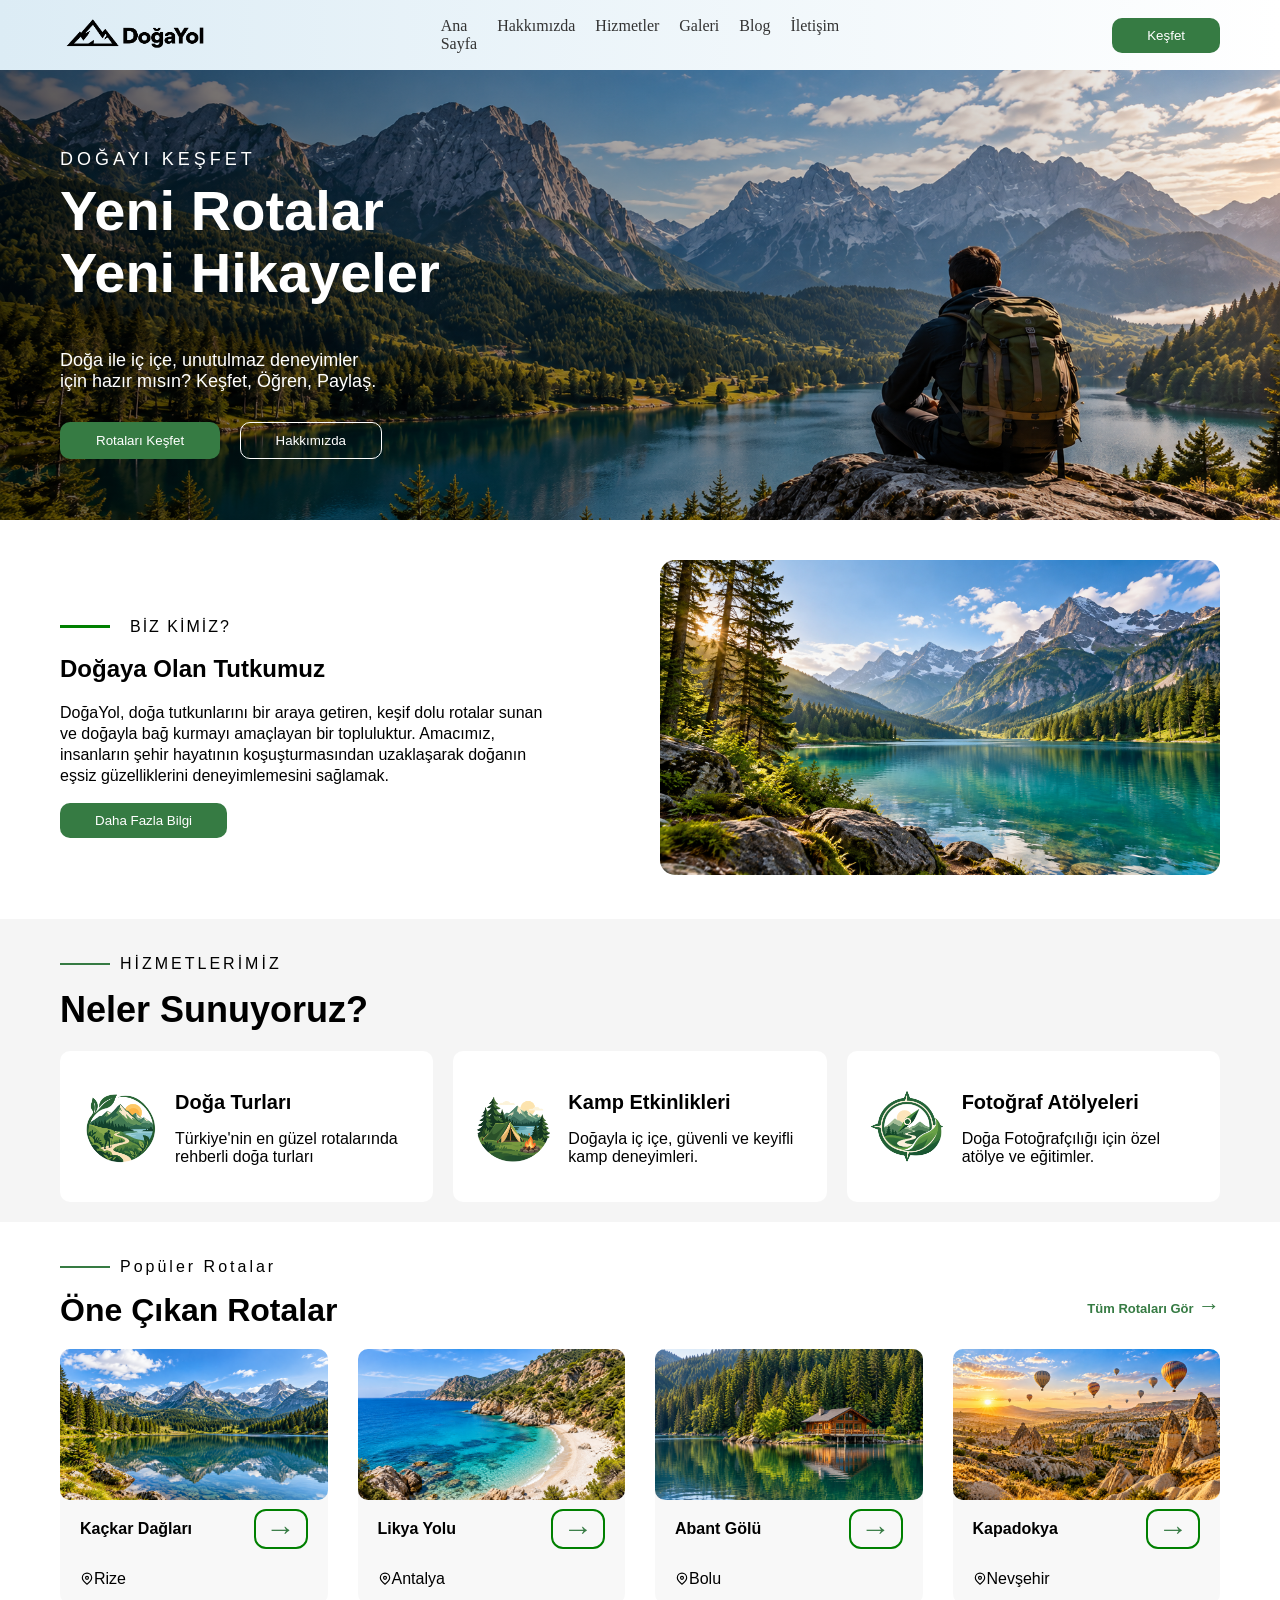
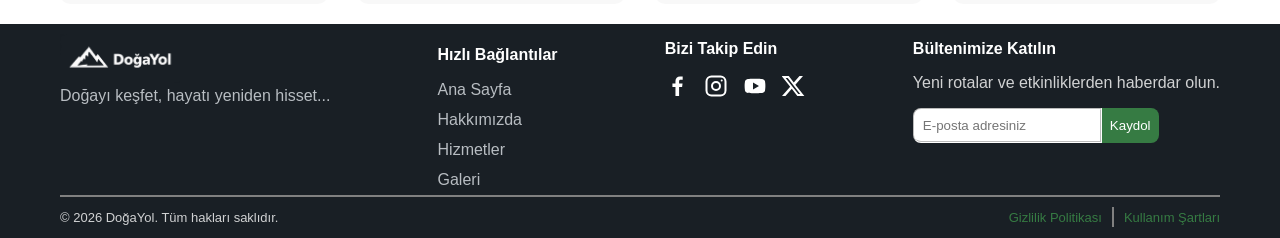
==== commit a4cf396d: "Final First HTML/CSS project" ====
--- a/İndex.html
+++ b/İndex.html
@@ -159,7 +159,7 @@
                 <img src="./pictures/Likya Yolu.png" alt="Likya Yolu">
                 <div class="route-card-heading">
                     <p class="yer">Likya Yolu</p>
-                    <a class="route-arrow" href="#" aria-label="Kaçkar Dağları rotasını görüntüle">→</a>
+                    <a class="route-arrow" href="#" aria-label="Likya Yolu rotasını görüntüle">→</a>
                 </div>
 
                 <div class="şehir">
@@ -171,7 +171,7 @@
                 <img src="./pictures/Abant Gölü.png" alt="Abant Gölü">
                 <div class="route-card-heading">
                     <p class="yer">Abant Gölü</p>
-                    <a class="route-arrow" href="#" aria-label="Kaçkar Dağları rotasını görüntüle">→</a>
+                    <a class="route-arrow" href="#" aria-label="Abant Gölü rotasını görüntüle">→</a>
                 </div>
 
                 <div class="şehir">
@@ -183,7 +183,7 @@
                 <img src="./pictures/Kapadokya.png" alt="Kapadokya">
                 <div class="route-card-heading">
                     <p class="yer">Kapadokya</p>
-                    <a class="route-arrow" href="#" aria-label="Kaçkar Dağları rotasını görüntüle">→</a>
+                    <a class="route-arrow" href="#" aria-label="Kapadokya rotasını görüntüle">→</a>
                 </div>
 
                 <div class="şehir">
@@ -242,9 +242,7 @@
             </div>
         </div>
 
-        <span class="row-2">
-            <p></p>
-        </span>
+        <span class="row-2"> </span>
 
         <div class="row-3">
             <p> &copy; 2026 DoğaYol. Tüm hakları saklıdır.</p>
--- a/css/nav_bar_style.css
+++ b/css/nav_bar_style.css
@@ -5,6 +5,7 @@
     justify-content: space-between;
     align-items: center;
     position: relative;
+    background: linear-gradient(to right, #DCECF5, #FFFFFF);
 }
 
 .nav_right {
@@ -45,7 +46,7 @@
 
 .menu {
     display: flex;
-    gap: 10px;
+    gap: 20px;
     justify-content: center;
     flex: 1;
     min-width: 0;
--- a/css/footer_style.css
+++ b/css/footer_style.css
@@ -9,11 +9,11 @@
         justify-content: space-between;
 
         .footer-1 {
-            margin-top: 10px;
 
             img {
                 width: 120px;
                 height: auto;
+                margin-top: 10px;
             }
 
             p {
@@ -33,6 +33,7 @@
 
             .head {
                 font-weight: 550;
+                margin-bottom: 5px;
             }
 
             a {
@@ -74,18 +75,19 @@
                     padding: 8px 8px;
                     border-color: rgba(255, 255, 255, 0.801);
                     border-style: groove;
-                    width: 13rem;
+                    width: auto;
                 }
 
                 button {
                     border-radius: 0 8px 8px 0;
                     padding: 8px 8px;
                     background-color: #367B43;
-                    color: rgba(255, 255, 255, 0.801)A;
+                    color: rgba(255, 255, 255, 0.801);
                     border-style: hidden;
                     border-color: #367B43;
                     height: 35px;
                     color: white;
+                    width: auto;
 
                     &:hover {
                         cursor: pointer;
@@ -104,7 +106,7 @@
 .row-2 {
     display: block;
     height: 2px;
-    width: 1785px;
+    width: auto;
     background-color: gray;
 }
 
--- a/css/media.css
+++ b/css/media.css
@@ -69,6 +69,16 @@
         grid-template-columns: repeat(2, minmax(0, 1fr));
 
     }
+
+    .route {
+        padding: 20px 20px;
+    }
+
+    .top-left-up span {
+        height: 2px;
+        width: 25px;
+
+    }
 }
 
 @media(max-width:800px) {
@@ -95,39 +105,58 @@
     .route-bot {
         grid-template-columns: minmax(0, 1fr);
     }
-    .route-top{
+
+    .route-top {
         flex-direction: column;
-        .top-left-up span{
+
+        .top-left-up span {
             width: 20px;
         }
-        .top-left-up p{
+
+        .top-left-up p {
             letter-spacing: 2px;
             font-size: 15px;
         }
-        .top-left-bot{
+
+        .top-left-bot {
             font-size: 24px;
         }
+
         .top-right {
             margin-bottom: 10px;
             border-radius: 10px;
             padding: 3px 5px;
-            a{
+
+            a {
                 font-size: 15px;
             }
         }
     }
 
-    .route {
-        padding: 20px 20px;
-    }
+    .footer {
+        padding: 10px 20px;
 
-    .top-left-up span {
-        height: 2px;
-        width: 25px;
+        .row-1 {
+            display: grid;
+            grid-template-columns: repeat(2, 1fr);
+            row-gap: 10px;
 
-    }
+            .footer-3 #icons {
+                display: grid;
+                grid-template-columns: repeat(2, 50px);
 
 
+            }
+
+            .footer-2 {
+                line-height: 20px;
+            }
+            .footer-4{
+                grid-column: 1 / -1;
+            }
 
 
-}+        }
+    }
+}
+
